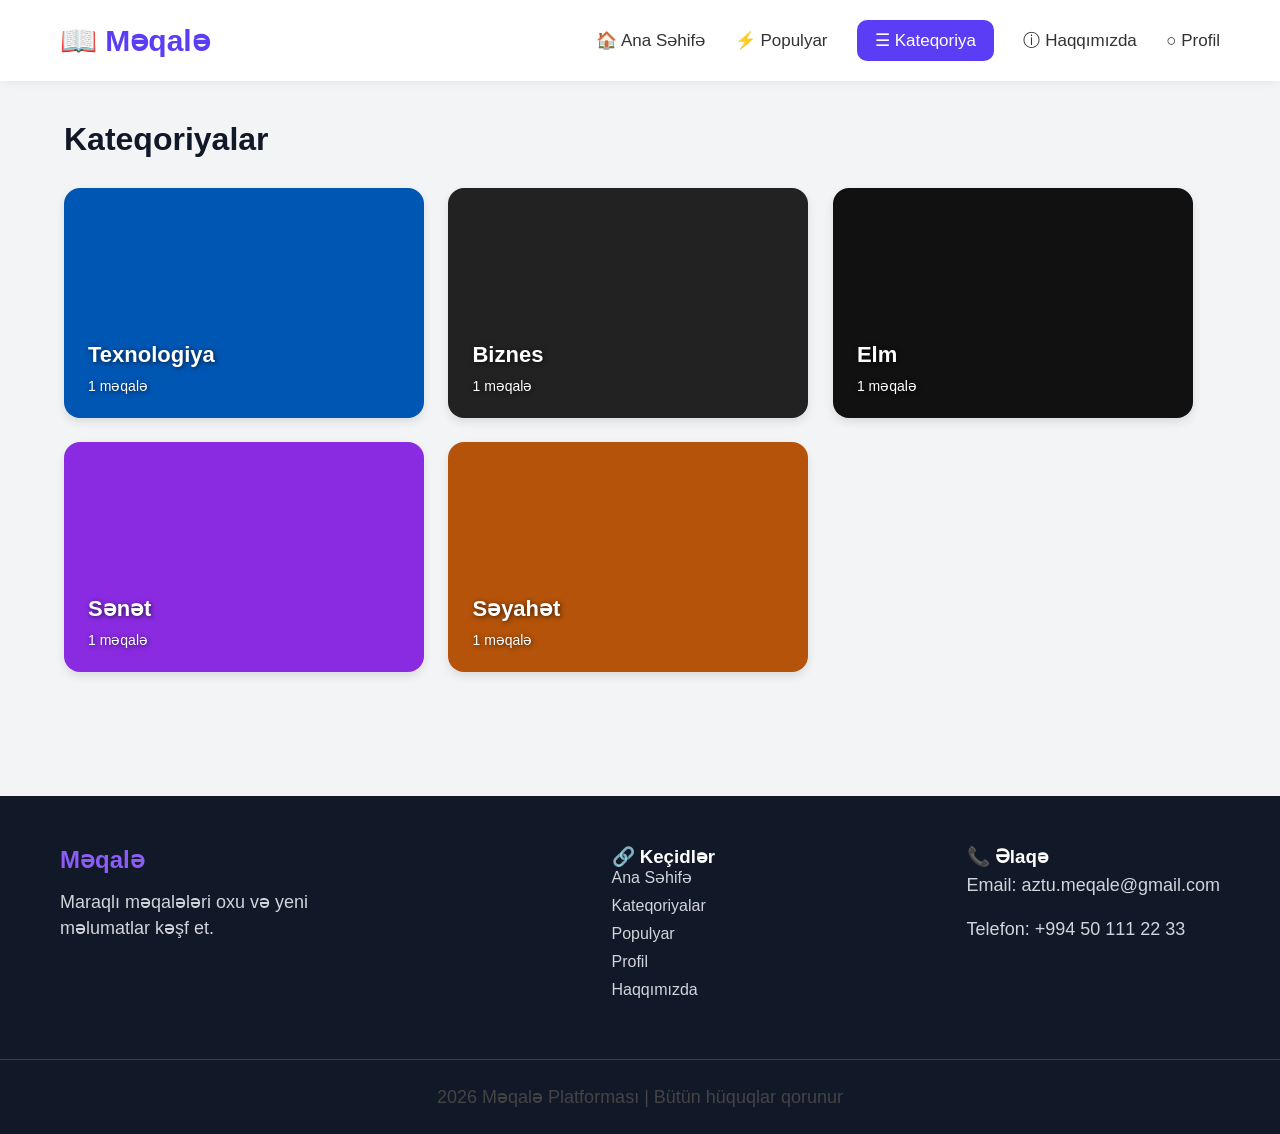
==== salam2/kateqoriya.html @ 468c1437 "Add files via upload" ====
<!DOCTYPE html>
<html lang="az">
<head>
    <meta charset="UTF-8">
    <meta name="viewport" content="width=device-width, initial-scale=1.0">
    <title>Kateqoriyalar - Məqalə Platforması</title>
    <link rel="stylesheet" href="style.css">
    <link rel="stylesheet" href="https://cdnjs.cloudflare.com/ajax/libs/font-awesome/6.5.2/css/all.min.css">
</head>
<body>

    <header>
        <div class="logo">
            📖 Məqalə
        </div>
        <nav>
            <a href="index.html">🏠 Ana Səhifə</a>
            <a href="populyar.html">⚡ Populyar</a>
            <a href="kateqoriya.html" class="active">☰ Kateqoriya</a>
            <a href="haqqimizda.html">ⓘ Haqqımızda</a>
            <a href="profil.html">○ Profil</a>
        </nav>
    </header>

    <div class="konteyner" style="width: 90%; margin: auto; padding: 40px 0;">
        <h2 class="basliq" style="font-size: 32px; margin-bottom: 30px; color: #111827;">Kateqoriyalar</h2>
        
        <div class="kartlar-sahesi">
            <a href="index.html#technology" class="kart texno">
                <h3>Texnologiya</h3>
                <p>1 məqalə</p>
            </a>

            <a href="index.html#business" class="kart biznes">
                <h3>Biznes</h3>
                <p>1 məqalə</p>
            </a>

            <a href="index.html#science" class="kart elm">
                <h3>Elm</h3>
                <p>1 məqalə</p>
            </a>

            <a href="index.html#art" class="kart senet">
                <h3>Sənət</h3>
                <p>1 məqalə</p>
            </a>

            <a href="index.html#travel" class="kart seyahet">
                <h3>Səyahət</h3>
                <p>1 məqalə</p>
            </a>
        </div>
    </div>

    <footer>
        <div class="footer-content">
            <div class="footer-logo">
                <h2>Məqalə</h2>
                <p>Maraqlı məqalələri oxu və yeni məlumatlar kəşf et.</p>
            </div>
            <div class="footer-links">
                <h3>🔗 Keçidlər</h3>
                <a href="index.html">Ana Səhifə</a>
                <a href="kateqoriya.html">Kateqoriyalar</a>
                <a href="populyar.html">Populyar</a>
                <a href="profil.html">Profil</a>
                <a href="haqqimizda.html">Haqqımızda</a>
            </div>
            <div class="footer-contact">
                <h3>📞 Əlaqə</h3>
                <p>Email: aztu.meqale@gmail.com</p>
                <p>Telefon: +994 50 111 22 33</p>
            </div>
        </div>
        <div class="footer-bottom">
            <p>2026 Məqalə Platforması | Bütün hüquqlar qorunur</p>
        </div>
    </footer>

</body>
</html>
---- salam2/style.css ----
/* ====== HTML ümumi scroll davranışı ====== */
html {
    scroll-behavior: smooth; /* Linkə klik edəndə səhifə yumşaq aşağı/yuxarı gedir */
}

/* ====== Bütün elementləri reset edir ====== */
* {
    margin: 0; /* bütün marginləri (xarici boşluq) sıfırlayır */
    padding: 0; /* bütün iç boşluqları sıfırlayır */
    box-sizing: border-box;   /* elementin ölçüsü padding + border daxil hesablanır (daha rahat layout üçün) */
}

/* ====== Bütün saytın əsas fonu və fontu ====== */
body {
    font-family: Arial, sans-serif; /* yazı tipi */
    background-color: #f3f4f6; /* açıq boz fon */
}

/* ================= HEADER (yuxarı hissə) ================= */
header {
    display: flex;  /* elementləri yan-yana düzür (logo + menu) */
    justify-content: space-between; /* solda logo, sağda menu */
    align-items: center;  /* şaquli ortalama */
    padding: 20px 60px;  /* yuxarı-aşağı 20px, sağ-sol 60px boşluq */
    background-color: white; /* ağ fon */
    box-shadow: 0 0 10px rgba(0,0,0,0.08); /* yumşaq kölgə (kart kimi görünür) */
}

/* ====== LOGO ====== */
.logo {
    font-size: 30px; /* böyük yazı */
    font-weight: bold; /* qalın */
    color: #5b3df5; /* bənövşəyi rəng */
}

/* ================= NAV MENU LINKLƏRİ ================= */
nav a {
    display: inline-flex;  /* icon + text yan-yana */
    align-items: center; /* şaquli ortalama */
    gap: 7px;  /* icon ilə text arasında məsafə */
    text-decoration: none; /* alt xətti silir */
    margin-left: 25px; /* linklər arası boşluq */
    color: #333; /* tünd boz rəng */
    font-size: 17px;
    transition: 0.3s; /* hover animasiya */
}

/* hover (mouse üstə gələndə) */
nav a:hover {
    color: #5b3df5; /* rəng dəyişir */
}

/* aktiv səhifə */
.active {
    background-color: #5b3df5; /* fon rəngi */
    color: white; /* yazı rəngi */
    padding: 10px 18px; /* iç boşluq */
    border-radius: 10px; /* kənarları yumrulaşdırır */
}

/* ================= SEARCH BOX ================= */
.axtaris-yeri {
    padding: 30px 60px 15px; /* boşluqlar */
    display: flex; /* input + button yan-yana */
    gap: 15px; /* aralarında boşluq */
}

/* input (yazı yazılan hissə) */
.axtaris-yeri input {
    width: 100%; /* tam genişlik */
    padding: 18px; /* iç boşluq */
    border: 1px solid #ddd; /* incə border */
    border-radius: 12px; /* yumru kənar */
    font-size: 16px;
}

/* search button */
.axtaris-yeri button {
    padding: 15px 25px; /* ölçü */
    border: none; /* border yox */
    background-color: #5b3df5; /* bənövşəyi */
    color: white; /* icon ağ */
    border-radius: 10px;
}

/* hover effekti */
.axtaris-yeri button:hover {
    background-color: #4528d6; /* tünd bənövşəyi */
}

/* “tapılmadı” mesajı */
#notFound {
    color: red; /* qırmızı xəbərdarlıq */
    padding-left: 60px;
    margin-bottom: 20px;
    display: none; /* default gizlidir */
}

/* ================= KATEQORİYALAR ================= */
.categories {
    display: flex; /* yan-yana */
    gap: 10px; /* aralıq */
    padding: 10px 60px 30px;
}

/* kateqoriya düymələri */
.categories a {
    padding: 10px 20px; /* button ölçüsü */
    border: 1px solid #ddd; /* incə border */
    background-color: white;
    border-radius: 10px;
    text-decoration: none;
    color: black;
}

/* hover effekti */
.categories a:hover {
    background-color: #5b3df5;
    color: white;
}

/* aktiv kateqoriya */
.active-btn {
    background-color: #5b3df5; 
    /* digər stilləri overwrite edir */
    color: white;
}

/* ================= CARDS (MƏQALƏ KARTLARI) ================= */
.cards {
  display:grid;
  grid-template-columns:repeat(3, 1fr);   /* 1-ci sətirdə 3 kart */
  gap:20px;
  padding:0 60px 60px;
}


/* hər card */
.card {
    background-color: white;
    border-radius: 15px;
    overflow: hidden; /* şəkil kənardan çıxmasın */
    text-decoration: none;
    color: black;
    transition: 0.3s;
    box-shadow: 0 0 10px rgba(0,0,0,0.08);
}

/* hover effekti */
.card:hover {
    transform: translateY(-8px); /* yuxarı qalxır */
}

/* şəkil */
.card img {
    width: 100%;
    height: 230px;
}

/* şəkil hover zoom */
.card img:hover {
    transform: scale(1.05);
}

/* kart içi content */
.card-content {
    padding: 20px;
}

/* kateqoriya etiketi */
.card-content span {
    background-color: #ece9ff;
    color: #5b3df5;
    padding: 6px 12px;
    border-radius: 6px;
    font-size: 14px;
}

/* başlıq */
.card-content h3 {
    margin-top: 20px;
    margin-bottom: 15px;
    line-height: 35px;
    font-size: 30px;
}

/* mətn */
.card-content p {
    color: gray;
    line-height: 26px;
}

/* ================= SEKIL PAGE ================= */
.sekil-page {
    width: 80%; /* səhifə eni */
    margin: 40px auto; /* ortalama */
    background: white;
    padding: 30px;
    border-radius: 20px;
    box-shadow: 0 5px 20px rgba(0,0,0,0.1);
}

/* geri düyməsi üst hissə */
.top-bar {
    margin-top: 10px;
    margin-bottom: 15px;
}

/* geri button */
.back-btn {
    text-decoration: none;
    background: #5145ff;
    color: white;
    padding: 10px 18px;
    border-radius: 10px;
    display: inline-block;
}

/* sekil şəkli */
.sekil-page img {
    width: 100%;
    border-radius: 15px;
    margin-bottom: 25px;
}

/* başlıq */
h1 {
    color: #071c3d;
    margin-bottom: 20px;
}

/* paragraph */
p {
    line-height: 1.9;
    color: #444;
    font-size: 18px;
}

/* ================= SHARE BOX ================= */
.share-box {
    margin-top: 40px;
    background: #f7f7f7;
    padding: 25px;
    border-radius: 15px;
}

/* share button container */
.share-buttons {
    display: flex;
    gap: 15px;
    flex-wrap: wrap;
    margin-top: 20px;
}

/* share linklər */
.share-buttons a {
    text-decoration: none;
    color: white;
    padding: 12px 20px;
    border-radius: 10px;
}

/* sosial rənglər */
.facebook { background: #1877f2; }
.instagram { background: #e1306c; }
.whatsapp { background: #25d366; }
.kopyala { background: gray; }

/* ================= FOOTER ================= */
footer {
    background-color: #111827;
    color: white;
    margin-top: 60px;
}

/* footer əsas hissə */
.footer-content {
    display: flex;
    justify-content: space-between;
    padding: 50px 60px;
    flex-wrap: wrap;
}

/* logo hissə */
.footer-logo {
    width: 300px;
}

/* footer başlıq */
.footer-logo h2 {
    margin-bottom: 15px;
    color: #8b5cf6;
}

/* footer text */
.footer-logo p {
    line-height: 26px;
    color: #d1d5db;
}

/* linklər */
.footer-links {
    display: flex;
    flex-direction: column;
}

/* link */
.footer-links a {
    text-decoration: none;
    color: #d1d5db;
    margin-bottom: 10px;
}

/* hover */
.footer-links a:hover {
    color: #8b5cf6;
}

/* contact */
.footer-contact p {
    margin-bottom: 10px;
    color: #d1d5db;
}

/* footer alt hissə */
.footer-bottom {
    text-align: center;
    padding: 20px;
    border-top: 1px solid #374151;
    color: #9ca3af;
}

/* ================= CARD STATS ================= */
.card-stats {
    display: flex;
    gap: 15px;
    color: #6c757d;
    font-size: 14px;
    margin-top: 15px;
}

/* müəllif */
.muellif-adi {
    margin-top: 10px;
}

/* müəllif adı */
.muellif-adi h4 {
    margin: 0;
    font-size: 15px;
    font-weight: 600;
    color: #212529;
}  
/* ================= ƏMİNƏNİN ƏLAVƏ ETDİYİ CSS KODLARI ================= */

/* Populyar səhifəsinin başlığı və konteyneri */
.container { 
    width: 90%; 
    margin: auto; 
}
.title { 
    margin-top: 50px; 
    margin-bottom: 40px; 
    font-size: 50px; 
    color: #111827; 
}

/* Kartların içindəki kateqoriya və ikonlar (baxış və ürək) */
.category {
    background: #eef2ff;
    color: #4f46e5;
    padding: 8px 15px;
    border-radius: 5px;
    font-size: 14px;
}
.card-icons { 
    margin-top: 20px; 
    color: gray; 
}
.card-icons span { 
    margin-right: 20px; 
}

/* ================= ƏMİNƏNİN MƏQALƏ İÇİ (DETAL) SƏHİFƏLƏRİ ================= */
/* kvant.html, ai.html və s. oxuma səhifələri üçün */

.article {
    width: 60%;
    margin: auto;
    margin-top: 40px;
    background: white;
    border-radius: 10px;
    overflow: hidden;
    box-shadow: 0 2px 10px rgba(0,0,0,0.1);
}
.article-img {
    width: 100%;
    height: 300px;
    object-fit: cover;
}
.article-content {
    padding: 30px;
}
.top {
    margin-bottom: 25px;
}
.time {
    margin-left: 15px;
    color: gray;
}
.article-title {
    font-size: 38px;
    line-height: 1.4;
}
.author-box {
    width: 100%;
    overflow: hidden;
    margin-top: 30px;
    margin-bottom: 30px;
}
.author-left {
    float: left;
}
.author-icon {
    width: 55px;
    height: 55px;
    background: #4f46e5;
    border-radius: 50%;
    color: white;
    text-align: center;
    line-height: 55px;
    float: left;
    margin-right: 15px;
    font-size: 24px;
}
.author-info {
    float: left;
}
.author-info h3 {
    margin: 0;
}
.author-info p {
    margin-top: 5px;
    color: gray;
}
.article-icons {
    float: right;
    margin-top: 15px;
    color: gray;
}
.article-icons span {
    margin-left: 20px;
    font-size: 20px;
}
.text {
    margin-top: 35px;
}
.text p {
    font-size: 18px;
    line-height: 1.8;
    color: #374151;
}

/* Paylaşım düymələri (Əminənin üsulu) */
.share {
    margin-top: 40px;
    background: #f5f5f5;
    padding: 25px;
    border-radius: 10px;
}
.share h2 {
    margin-bottom: 25px;
}
.share a {
    color: white;
    padding: 12px 20px;
    border-radius: 10px;
    margin-right: 10px;
    display: inline-block;
}
.facebook { background: #1877f2; }
.twitter { background: #1da1f2; }
.linkedin { background: #0a66c2; }
.whatsapp { background: #25d366; }
.copy { background: #374151; }

.back-top {
    width: 90%;
    margin: 25px auto;
}
.back-top a {
    text-decoration: none;
    font-size: 22px;
    font-weight: bold;
    color: #4f46e5;
}
/* ================= KATEQORİYA SƏHİFƏSİ ÜÇÜN KODLAR ================= */

.konteyner {
    width: 1200px;        
    margin: 60px auto;      
    padding: 0 20px;
}

.basliq {
    font-size: 32px;
    font-weight: bold;
    color: #111827;
    margin-bottom: 35px;
}

.kartlar-sahesi {
    text-align: left;      
}

.kart {
    display: inline-block; 
    vertical-align: top;
    width: 360px;          
    height: 230px;
    margin-right: 20px;    
    margin-bottom: 24px;   
    padding: 24px;
    border-radius: 16px;
    text-decoration: none;
    color: #ffffff;
    background-size: cover;
    background-position: center;
    position: relative;
    box-shadow: 0 4px 10px rgba(0,0,0,0.1);
    transition: 0.3s;
}

.kart:hover {
    transform: scale(1.03); /* Üzərinə gələndə yüngülcə böyümə effekti */
}

.kart h3, .kart p {
    position: relative;
    z-index: 2;
    text-shadow: 1px 1px 5px rgba(0, 0, 0, 0.627); /* Yazılar şəklin üstündə aydın oxunsun deyə kölgə */
}

.kart h3 {
    margin-top: 130px;   
    font-size: 22px;
    font-weight: bold;
}

.kart p {
    margin-top: 5px;
    font-size: 14px;
    color: white;
}

/* Kartların arxa fon şəkilləri */
.texno {
    background-image: url('https://images.unsplash.com/photo-1618005182384-a83a8bd57fbe?w=600');
    background-color: #0056b3;
}
.biznes {
    background-image: url('https://images.unsplash.com/photo-1497366216548-37526070297c?w=600');
    background-color: #222222;
}
.elm {
    background-image: url('https://images.unsplash.com/photo-1635070041078-e363dbe005cb?w=600');
    background-color: #111111;
}
.senet {
    background-image: url('https://images.unsplash.com/photo-1541701494587-cb58502866ab?w=600');
    background-color: #8a2be2;
}
.seyahet {
    background-image: url('https://images.unsplash.com/photo-1469854523086-cc02fe5d8800?w=600');
    background-color: #b45309;
}
/* ================= PROFİL SƏHİFƏSİ ÜÇÜN KODLAR ================= */

.profile-card {
  max-width: 600px;
  margin: 40px auto;
  background: #fff;
  border-radius: 12px;
  box-shadow: 0 4px 12px rgba(0,0,0,0.1);
  overflow: hidden;
}

.profile-header {
  background-color: #3b82f6; /* Qəşəng mavi arxa fon */
  color: #fff;
  text-align: center;
  padding: 40px 20px;
}

.avatar {
  width: 90px;
  height: 90px;
  background: #fff;
  color: #8b5cf6;
  font-size: 36px;
  font-weight: bold;
  border-radius: 50%;
  display: flex;
  align-items: center;
  justify-content: center;
  margin: 0 auto 15px;
}

.subtitle {
  font-style: italic;
  opacity: 0.9;
}

.stats {
  display: flex;
  justify-content: space-around;
  padding: 20px;
}

.stat-box {
  background: #f9fafb;
  padding: 15px 25px;
  border-radius: 8px;
  text-align: center;
  box-shadow: 0 2px 6px rgba(0,0,0,0.05);
}

.stat-box .number {
  display: block;
  font-size: 22px;
  font-weight: bold;
  color: #111827;
}

.stat-box span {
  color: #6b7280;
}

.about {
  padding: 20px;
}

.about h3 {
  margin-bottom: 10px;
  color: #4b0082;
}

.about p {
  color: #555;
  line-height: 1.5;
}

.buttons {
  text-align: center;
  padding: 20px;
}

.buttons button {
  padding: 10px 20px;
  margin: 0 10px;
  border: none;
  border-radius: 6px;
  cursor: pointer;
  font-weight: bold;
  transition: 0.3s; /* Düymələrin üzərinə gələndə rəngi yumşaq dəyişsin */
}

.message {
  background: #8b5cf6;
  color: #fff;
}

.message:hover {
  background: #6d28d9;
}

.follow {
  background: #facc15;
  color: #111827;
}

.follow:hover {
  background: #eab308;
}

.recent-articles {
  max-width: 600px;
  margin: 40px auto;
  padding: 20px;
}

.recent-articles h3 {
  margin-bottom: 20px;
  color: #4b0082;
}

.article-card {
  display: flex;
  align-items: center;
  background: #f9fafb;
  border-radius: 10px;
  box-shadow: 0 2px 6px rgba(0,0,0,0.05);
  overflow: hidden;
}

.article-card .thumb img {
  width: 120px;
  height: 100px; /* Şəkil çərçivədən daşmasın deyə sabit hündürlük */
  object-fit: cover;
}

.article-info {
  padding: 15px;
}

.article-info h4 {
  font-size: 18px;
  margin-bottom: 8px;
  color: #111827;
}

.article-info .meta {
  font-size: 14px;
  color: #6b7280;
}
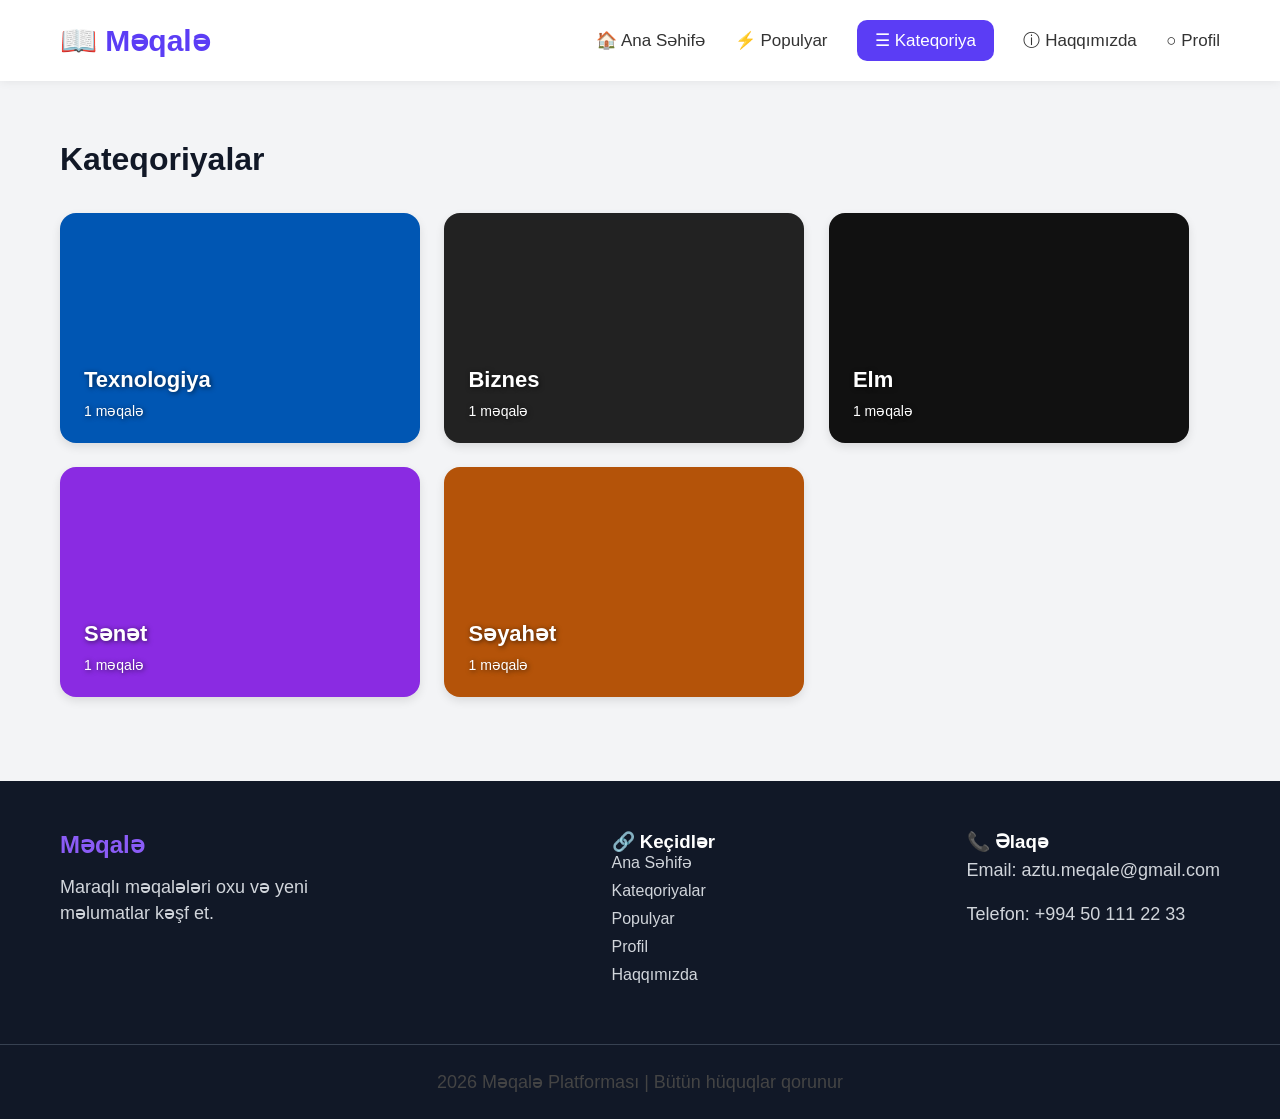
==== commit a17f9b1a: "Update kateqoriya.html" ====
--- a/salam2/kateqoriya.html
+++ b/salam2/kateqoriya.html
@@ -22,8 +22,8 @@
         </nav>
     </header>
 
-    <div class="konteyner" style="width: 90%; margin: auto; padding: 40px 0;">
-        <h2 class="basliq" style="font-size: 32px; margin-bottom: 30px; color: #111827;">Kateqoriyalar</h2>
+    <div class="konteyner">
+        <h2 class="basliq">Kateqoriyalar</h2>
         
         <div class="kartlar-sahesi">
             <a href="index.html#technology" class="kart texno">
@@ -79,4 +79,4 @@
     </footer>
 
 </body>
-</html>+</html>
